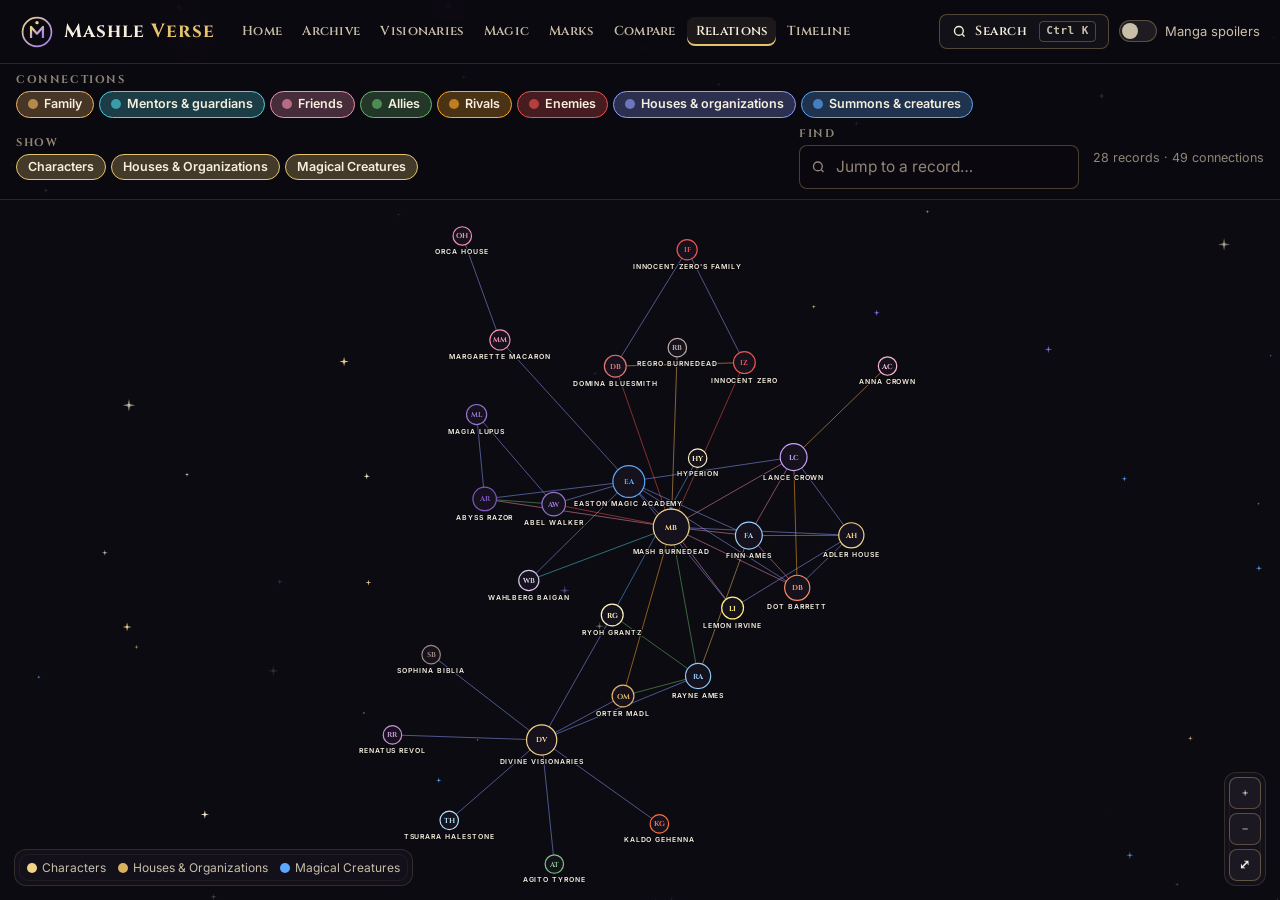
==== network.html @ aac15fdc "Build mashle-verse encyclopedia on the shared Verse engine Co-Authored-By: Claude Opus 5.5 <noreply@" ====
<!doctype html>
<html lang="en">
<head>
<meta charset="utf-8">
<meta name="viewport" content="width=device-width, initial-scale=1">
<title>Relationship map | Mashle Verse</title>
<meta name="description" content="An interactive map of friendships, family and rivalries in Mashle.">
<meta name="theme-color" content="#0b0a10">
<link rel="icon" href="assets/cover/favicon.svg" type="image/svg+xml">
<link rel="preconnect" href="https://fonts.googleapis.com">
<link rel="preconnect" href="https://fonts.gstatic.com" crossorigin>
<link rel="stylesheet" href="https://fonts.googleapis.com/css2?family=Cinzel:wght@600;700&family=Inter:wght@400;500;600;700&display=swap">
<link rel="stylesheet" href="css/engine.css">
<link rel="stylesheet" href="css/theme.css">
</head>
<body data-page="network">
<a class="skip" href="#main">Skip to content</a>
<header id="nav"></header>
<main id="main">
  <h1 class="sr-only">Relationship map | Mashle Verse</h1>
  <div class="net-shell">
    <div class="net-bar">
      <div><span class="label">Connections</span><div class="chip-row" id="layers"></div></div>
      <div><span class="label">Show</span><div class="chip-row" id="types"></div></div>
      <div class="net-find"><label class="label" for="find">Find</label>
        <div class="field"><span class="ico"><svg width="15" height="15" viewBox="0 0 24 24" fill="none" stroke="currentColor" stroke-width="2.2" aria-hidden="true"><circle cx="11" cy="11" r="7"/><path d="m20 20-3.5-3.5"/></svg></span><input class="input" id="find" type="search" autocomplete="off" placeholder="Jump to a record…"></div>
        <div class="find-results panel" id="find-results" role="listbox" hidden></div></div>
      <span class="net-count" id="net-count"></span>
    </div>
    <div class="net-stage" id="stage">
      <svg id="net" role="group" aria-label="Relationship graph"></svg>
      <div class="net-loading" id="net-loading"><span class="loader"></span><p>Mapping connections…</p></div>
      <div class="net-empty" id="net-empty" hidden><div class="state"><h3>Nothing to show</h3><p>Turn a record type back on.</p></div></div>
      <div class="net-zoom panel"><button type="button" class="btn sm icon" id="zoom-in" aria-label="Zoom in">+</button><button type="button" class="btn sm icon" id="zoom-out" aria-label="Zoom out">−</button><button type="button" class="btn sm icon" id="zoom-fit" aria-label="Fit everything">⤢</button></div>
      <div class="net-legend panel" id="legend"></div>
      <aside class="net-panel panel" id="panel" hidden aria-live="polite"></aside>
    </div>
  </div>
</main>
<noscript><p class="wrap" style="padding:20px 0">This encyclopedia needs JavaScript to load its records.</p></noscript>
<script src="js/config.js"></script>
<script src="js/data/characters.js"></script>
<script src="js/data/world.js"></script>
<script src="js/media-index.js"></script>
<script src="js/engine/core.js"></script>
<script src="js/engine/shell.js"></script>
<script src="js/engine/viewer.js"></script>
<script src="js/engine/network.js"></script>
</body>
</html>
---- css/engine.css ----
/* ==========================================================================
   VERSE ENGINE: shared layout & components
   Structure only. Colours, fonts and atmosphere come from css/theme.css,
   which sets the custom properties below.
   ========================================================================== */
:root {
  --nav-h: 64px; --radius: 12px; --radius-sm: 8px; --wrap: 1240px;
  --ease: cubic-bezier(.2, .8, .2, 1);
}
*, *::before, *::after { box-sizing: border-box; }
[hidden] { display: none !important; }
html { scroll-behavior: smooth; scroll-padding-top: calc(var(--nav-h) + 12px); -webkit-text-size-adjust: 100%; }
body { margin: 0; min-height: 100vh; background: var(--bg-page); color: var(--text); font: 15.5px/1.6 var(--body); overflow-x: hidden; }
img, svg { max-width: 100%; }
a { color: var(--accent-soft); }
button, input, select { font: inherit; color: inherit; }
button { cursor: pointer; }
:focus-visible { outline: 2px solid var(--focus); outline-offset: 2px; border-radius: 4px; }
h1, h2, h3, h4 { font-family: var(--display); line-height: 1.1; margin: 0 0 .4em; font-weight: var(--display-weight, 700); }
p { margin: 0 0 1em; }
.wrap { width: min(var(--wrap), 100% - 32px); margin-inline: auto; }
.soft { color: var(--text-soft); }
.danger { color: var(--danger); }
.sr-only { position: absolute; width: 1px; height: 1px; padding: 0; margin: -1px; overflow: hidden; clip: rect(0 0 0 0); white-space: nowrap; border: 0; }
.skip { position: absolute; left: 12px; top: -60px; z-index: 200; padding: 10px 14px; background: var(--panel-solid); border: 1px solid var(--accent); border-radius: var(--radius-sm); color: var(--text); }
.skip:focus { top: 10px; }
main { position: relative; z-index: 1; }
.fx-layer { position: fixed; inset: 0; z-index: 0; pointer-events: none; }

/* ------------------------------------------------------------------ panel */
.panel { position: relative; background: var(--panel); border: 1px solid var(--line); border-radius: var(--radius); box-shadow: var(--shadow); backdrop-filter: blur(10px); }
.panel-head { display: flex; align-items: center; gap: 10px; padding: 12px 16px; border-bottom: 1px solid var(--line); font: 700 12px/1 var(--display); letter-spacing: 2px; text-transform: uppercase; color: var(--accent-soft); }

/* ----------------------------------------------------------------- nav */
.nav { position: sticky; top: 0; z-index: 50; height: var(--nav-h); background: var(--nav-bg); border-bottom: 1px solid var(--line); backdrop-filter: blur(14px); }
.nav-inner { display: flex; align-items: center; gap: 18px; height: 100%; }
.brand { display: flex; align-items: center; gap: 10px; flex: none; color: var(--text); text-decoration: none; font: 700 19px/1 var(--display); letter-spacing: 1px; }
.brand-mark { width: 34px; height: 34px; flex: none; }
.brand em { font-style: normal; color: var(--accent); }
.bt-short { display: none; }
.nav-links { display: flex; gap: 2px; min-width: 0; overflow-x: auto; scrollbar-width: none; }
.nav-links::-webkit-scrollbar { display: none; }
.nav-links a { flex: none; padding: 8px 11px; border-radius: var(--radius-sm); color: var(--text-soft); text-decoration: none; font: 600 14px/1 var(--display); letter-spacing: .5px; transition: color .2s, background .2s; }
.nav-links a:hover { color: var(--text); background: var(--hover); }
.nav-links a[aria-current="page"] { color: var(--text); background: var(--hover); box-shadow: inset 0 -2px 0 var(--accent); }
.nav-tools { display: flex; align-items: center; gap: 10px; margin-left: auto; flex: none; }
.nav-search kbd { margin-left: 4px; }
.btn.nav-toggle { display: none; }
.switch { display: inline-flex; align-items: center; gap: 8px; cursor: pointer; font-size: 13px; color: var(--text-soft); user-select: none; }
.switch input { position: absolute; opacity: 0; width: 1px; height: 1px; }
.switch .track { position: relative; width: 38px; height: 22px; border-radius: 99px; background: var(--track); border: 1px solid var(--line-strong); transition: background .2s; }
.switch .track::after { content: ""; position: absolute; top: 2px; left: 2px; width: 16px; height: 16px; border-radius: 50%; background: var(--text-soft); transition: transform .2s var(--ease), background .2s; }
.switch input:checked + .track { background: var(--danger-soft); border-color: var(--danger); }
.switch input:checked + .track::after { transform: translateX(16px); background: var(--danger); }
.switch input:focus-visible + .track { outline: 2px solid var(--focus); outline-offset: 2px; }
.spoiler-switch .lbl-short { display: none; }

/* ------------------------------------------------------- buttons & bits */
.btn { display: inline-flex; align-items: center; justify-content: center; gap: 8px; min-height: 40px; padding: 8px 16px; border: 1px solid var(--line-strong); border-radius: var(--radius-sm); background: var(--btn-bg); color: var(--text); text-decoration: none; font: 600 14px/1 var(--display); letter-spacing: .5px; transition: border-color .2s, background .2s, transform .2s, box-shadow .2s; }
.btn:hover { border-color: var(--accent); background: var(--hover); }
.btn:active { transform: translateY(1px); }
.btn.primary { background: var(--accent-grad); border-color: transparent; color: var(--on-accent); box-shadow: var(--glow); }
.btn.primary:hover { filter: brightness(1.08); }
.btn.sm { min-height: 32px; padding: 6px 12px; font-size: 13px; }
.btn.icon { width: 40px; padding: 0; }
.btn.sm.icon { width: 32px; }
kbd { padding: 2px 6px; border: 1px solid var(--line-strong); border-radius: 4px; font: 600 11px/1.3 var(--mono, ui-monospace, monospace); color: var(--text-soft); }
.badge { display: inline-flex; align-items: center; gap: 5px; padding: 3px 9px; border: 1px solid color-mix(in srgb, var(--c, var(--accent)) 55%, transparent); border-radius: 99px; background: color-mix(in srgb, var(--c, var(--accent)) 14%, transparent); color: var(--text); font: 600 11.5px/1.4 var(--body); letter-spacing: .3px; white-space: nowrap; }
button.badge { cursor: pointer; }
.badge.link:hover { background: color-mix(in srgb, var(--c, var(--accent)) 30%, transparent); }
.badge.spoiler { --c: var(--danger); }
.badge.anime { --c: var(--ok); }
.badge.check { --c: var(--warn); }
.rank { display: inline-grid; place-items: center; min-width: 30px; height: 26px; padding: 0 7px; border: 1px solid var(--c); border-radius: 6px; background: color-mix(in srgb, var(--c) 22%, var(--panel-solid)); color: #fff; font: 700 12px/1 var(--display); letter-spacing: .5px; box-shadow: 0 0 14px color-mix(in srgb, var(--c) 45%, transparent); }
.rank.lg { min-width: 46px; height: 36px; font-size: 16px; }
.rank.inline { height: 22px; min-width: 26px; font-size: 11px; vertical-align: middle; }
.chip-row { display: flex; flex-wrap: wrap; gap: 6px; }
.chip-row.center { justify-content: center; }
.chip { display: inline-flex; align-items: center; gap: 6px; padding: 7px 13px; border: 1px solid var(--line-strong); border-radius: 99px; background: var(--btn-bg); color: var(--text-soft); text-decoration: none; font: 600 13px/1 var(--body); transition: all .2s; }
.chip:hover { color: var(--text); border-color: var(--c, var(--accent)); }
.chip.active { color: var(--on-accent-soft, var(--text)); border-color: var(--c, var(--accent)); background: color-mix(in srgb, var(--c, var(--accent)) 26%, transparent); }
.chip i { font-style: normal; opacity: .65; }
.chip.locked { color: var(--danger); }
.chip .swatch { width: 10px; height: 10px; border-radius: 50%; }
.label { display: block; margin-bottom: 6px; font: 700 11px/1 var(--display); letter-spacing: 1.6px; text-transform: uppercase; color: var(--text-faint); }
.kicker { margin: 0 0 8px; font: 700 12px/1.2 var(--display); letter-spacing: 3px; text-transform: uppercase; color: var(--accent-soft); }
.lead { font-size: 17px; color: var(--text-soft); max-width: 680px; }
.field { position: relative; }
.field .ico { position: absolute; left: 12px; top: 50%; transform: translateY(-50%); color: var(--text-faint); display: flex; }
.input, .select { width: 100%; min-height: 42px; padding: 9px 12px; border: 1px solid var(--line-strong); border-radius: var(--radius-sm); background: var(--field-bg); color: var(--text); transition: border-color .2s, box-shadow .2s; }
.field .input { padding-left: 36px; }
.input:focus, .select:focus { outline: none; border-color: var(--accent); box-shadow: 0 0 0 3px color-mix(in srgb, var(--accent) 25%, transparent); }
.input::placeholder { color: var(--text-faint); }
.select { appearance: none; padding-right: 32px; cursor: pointer;
  background-image: linear-gradient(45deg, transparent 50%, var(--accent) 50%), linear-gradient(135deg, var(--accent) 50%, transparent 50%);
  background-position: calc(100% - 17px) calc(50% + 1px), calc(100% - 12px) calc(50% + 1px); background-size: 5px 5px; background-repeat: no-repeat; }
.select option { background: var(--panel-solid); color: var(--text); }

/* -------------------------------------------------------------- sections */
.section { padding: 64px 0; }
.section-head { display: flex; flex-wrap: wrap; align-items: flex-end; justify-content: space-between; gap: 12px 24px; margin-bottom: 26px; }
.section-title { font-size: clamp(28px, 4vw, 44px); margin: 0; }
.page-head { padding: 46px 0 26px; border-bottom: 1px solid var(--line); }
.page-head .section-title { font-size: clamp(32px, 5vw, 58px); }
.page-head .lead { margin: 12px 0 0; }
.reveal { opacity: 0; transform: translateY(18px); transition: opacity .6s var(--ease), transform .6s var(--ease); }
.reveal.in { opacity: 1; transform: none; }

/* ------------------------------------------------------------------ art */
.art { position: relative; display: block; overflow: hidden; background: var(--panel-solid); }
.art .sigil { position: absolute; inset: 0; width: 100%; height: 100%; display: block; }
.art img { position: absolute; inset: 0; width: 100%; height: 100%; object-fit: cover; object-position: center 22%; opacity: 0; transition: opacity .4s; }
.art.img-ready img { opacity: 1; }
.art.img-ready .sigil { opacity: 0; }
.sg-ring { transform-origin: 150px 200px; animation: spin 60s linear infinite; }
@keyframes spin { to { transform: rotate(360deg); } }

/* ----------------------------------------------------------------- cards */
.grid-cards { display: grid; grid-template-columns: repeat(auto-fill, minmax(min(100%, 200px), 1fr)); gap: 16px; }
.card { position: relative; display: flex; flex-direction: column; padding: 0; overflow: hidden; border: 1px solid var(--line); border-radius: var(--radius); background: var(--panel-solid); color: var(--text); text-align: left; transition: transform .3s var(--ease), border-color .3s, box-shadow .3s; animation: rise .5s calc(var(--i, 0) * 40ms) both var(--ease); }
.card .art { aspect-ratio: 3 / 4; }
.card:hover { transform: translateY(-4px); border-color: color-mix(in srgb, var(--c) 70%, transparent); box-shadow: 0 18px 40px -18px color-mix(in srgb, var(--c) 70%, transparent); }
.card:hover .art img { transform: scale(1.04); }
.card .art img { transition: opacity .4s, transform .6s var(--ease); }
.card .rank { position: absolute; top: 10px; right: 10px; }
.card-body { display: flex; flex-direction: column; gap: 3px; padding: 12px 14px 14px; border-top: 1px solid var(--line); }
.card-type { font: 700 10.5px/1 var(--display); letter-spacing: 2px; text-transform: uppercase; color: var(--c); }
.card-name { font: 700 18px/1.15 var(--display); }
.card-sub { font-size: 13px; color: var(--text-soft); }
.card-tags { display: flex; flex-wrap: wrap; gap: 5px; margin-top: 6px; }
.card.locked .art { filter: blur(3px) grayscale(.6) brightness(.6); }
.card .lock { position: absolute; inset: 0 0 auto; aspect-ratio: 3 / 4; display: flex; flex-direction: column; align-items: center; justify-content: center; gap: 6px; text-align: center; font: 700 13px/1.3 var(--display); letter-spacing: 1.5px; text-transform: uppercase; color: var(--danger); }
.card .lock svg { width: 30px; height: 30px; }
.card .lock small { color: var(--text-soft); letter-spacing: 1px; font-weight: 600; }
@keyframes rise { from { opacity: 0; transform: translateY(14px); } }

/* ---------------------------------------------------------------- states */
.state { padding: 46px 20px; text-align: center; color: var(--text-soft); }
.state h3 { color: var(--text); font-size: 22px; }
.state-ico { width: 42px; height: 42px; color: var(--accent); margin-bottom: 8px; }
.state.error .state-ico { color: var(--danger); }
.loader { display: inline-block; width: 26px; height: 26px; border: 3px solid var(--line-strong); border-top-color: var(--accent); border-radius: 50%; animation: spin 0.8s linear infinite; }

/* --------------------------------------------------------------- archive */
.tabs { display: flex; gap: 4px; overflow-x: auto; scrollbar-width: none; border-bottom: 1px solid var(--line); margin-bottom: 18px; scroll-margin-top: calc(var(--nav-h) + 10px); }
.tabs::-webkit-scrollbar { display: none; }
.tab { flex: none; display: inline-flex; align-items: center; gap: 7px; padding: 12px 10px; border: 0; border-bottom: 2px solid transparent; background: none; color: var(--text-faint); font: 700 14px/1 var(--display); letter-spacing: .8px; text-transform: uppercase; }
.tab:hover { color: var(--text); }
.tab[aria-selected="true"] { color: var(--text); border-bottom-color: var(--accent); }
.tab .count { padding: 2px 6px; border: 1px solid var(--line); border-radius: 4px; font-size: 11px; color: var(--text-soft); }
.tab .count i { font-style: normal; color: var(--danger); margin-left: 3px; }
.filters { display: grid; grid-template-columns: minmax(220px, 1fr) minmax(180px, 260px) auto; gap: 16px 18px; align-items: end; padding: 16px 18px; }
.f-facets { grid-column: 1 / -1; order: 3; display: flex; flex-wrap: wrap; gap: 14px 20px; align-items: flex-end; padding-top: 14px; border-top: 1px solid var(--line); }
.f-facets:empty { display: none; }
.facet { min-width: 0; }
.facet .select { min-width: 170px; }
.facet.grow { flex: 1 1 240px; }
.result-bar { display: flex; flex-wrap: wrap; justify-content: space-between; gap: 8px 20px; margin: 18px 0 14px; font-size: 13.5px; color: var(--text-soft); }
.result-bar b { color: var(--text); }
.pager { display: flex; flex-wrap: wrap; align-items: center; justify-content: center; gap: 6px; margin-top: 30px; }
.pager .pg-nums { display: contents; }
.pager button { min-width: 38px; height: 38px; padding: 0 10px; border: 1px solid var(--line); border-radius: var(--radius-sm); background: var(--btn-bg); font: 700 14px/1 var(--display); }
.pager button:hover:not([disabled]) { border-color: var(--accent); }
.pager button[aria-current="page"] { border-color: var(--accent); background: color-mix(in srgb, var(--accent) 22%, transparent); box-shadow: var(--glow); }
.pager button[disabled] { opacity: .35; cursor: default; }
.pager .gap { color: var(--text-faint); padding: 0 4px; }
.pager .per { display: inline-flex; align-items: center; gap: 8px; margin-left: 10px; font: 700 11px/1 var(--display); letter-spacing: 1.6px; text-transform: uppercase; color: var(--text-faint); }
.pager .per .select { width: auto; height: 38px; min-height: 38px; padding: 0 32px 0 12px; font: 700 14px/36px var(--display); color: var(--text); }

/* ---------------------------------------------------------------- viewer */
.viewer-scrim, .palette-scrim { position: fixed; inset: 0; z-index: 90; background: rgba(0, 0, 0, .72); backdrop-filter: blur(4px); animation: fade .2s both; }
.viewer { position: fixed; z-index: 91; inset: 3vh 3vw; display: grid; grid-template-columns: minmax(240px, 36%) minmax(0, 1fr); grid-template-rows: auto 1fr; overflow: hidden; background: var(--panel-solid); animation: pop .3s var(--ease) both; }
.viewer > * { min-width: 0; }
.v-head { grid-column: 1 / -1; }
.v-head-tools { margin-left: auto; display: flex; gap: 10px; align-items: center; }
.v-nav { display: flex; align-items: center; gap: 6px; }
.v-count { font-size: 12px; color: var(--text-soft); letter-spacing: 1px; }
.v-art { position: relative; border-right: 1px solid var(--line); }
.v-art .art { position: absolute; inset: 0; cursor: zoom-in; }
.v-rank { position: absolute; top: 14px; left: 14px; z-index: 2; }
.v-art-hint { position: absolute; bottom: 14px; right: 14px; z-index: 2; }
.v-main { display: flex; flex-direction: column; min-height: 0; }
.v-top { padding: 20px 24px 10px; }
.v-name { font-size: clamp(26px, 3.4vw, 40px); margin: 0; }
.v-jp { display: block; margin-top: 4px; font: 500 15px/1.3 var(--jp, var(--body)); color: var(--text-soft); letter-spacing: 2px; }
.v-alt { margin: 6px 0 0; color: var(--text-soft); font-size: 13.5px; }
.v-badges { display: flex; flex-wrap: wrap; gap: 6px; margin-top: 12px; }
.v-tabs { display: flex; gap: 2px; padding: 0 18px; border-bottom: 1px solid var(--line); overflow-x: auto; scrollbar-width: none; }
.v-tabs button { flex: none; padding: 12px 12px; border: 0; border-bottom: 2px solid transparent; background: none; color: var(--text-faint); font: 700 13px/1 var(--display); letter-spacing: 1px; text-transform: uppercase; }
.v-tabs button[aria-selected="true"] { color: var(--text); border-bottom-color: var(--c, var(--accent)); }
.v-panel { flex: 1; overflow-y: auto; padding: 18px 24px 28px; }
.v-panel h4 { margin: 18px 0 10px; font-size: 12px; letter-spacing: 2px; text-transform: uppercase; color: var(--c, var(--accent-soft)); }
.v-panel h4:first-child { margin-top: 0; }
.stat-table { display: grid; grid-template-columns: minmax(110px, max-content) minmax(0, 1fr); gap: 8px 18px; font-size: 14.5px; }
.stat-table .k { color: var(--text-faint); font: 700 11.5px/1.9 var(--display); letter-spacing: 1.4px; text-transform: uppercase; }
.ability-list { display: grid; grid-template-columns: repeat(auto-fill, minmax(min(100%, 220px), 1fr)); gap: 8px; }
.ability { display: flex; flex-direction: column; gap: 3px; padding: 10px 12px; border: 1px solid var(--line); border-left: 3px solid var(--c, var(--accent)); border-radius: var(--radius-sm); background: var(--btn-bg); text-align: left; }
button.ability:hover { border-color: var(--c, var(--accent)); }
.ability b { font: 700 15px/1.2 var(--display); }
.ability span { font-size: 12.5px; color: var(--text-soft); }
.ability.locked { --c: var(--danger); }
.ability.locked b { color: var(--danger); }
.rel-group { margin-bottom: 14px; }
.rel-chips { display: flex; flex-wrap: wrap; gap: 8px; }
.rel-chip { display: inline-flex; align-items: center; gap: 8px; padding: 4px 12px 4px 4px; border: 1px solid var(--line); border-radius: 99px; background: var(--btn-bg); color: var(--text); font-size: 13.5px; transition: border-color .2s; }
.rel-chip:hover { border-color: var(--c); }
.rel-chip .art { width: 30px; height: 30px; border-radius: 50%; flex: none; }
.rel-chip small { color: var(--text-soft); }
.form-steps { display: grid; gap: 8px; }
.form-step { display: flex; flex-direction: column; gap: 3px; padding: 10px 14px; border-left: 2px solid var(--c, var(--accent)); background: var(--btn-bg); border-radius: 0 var(--radius-sm) var(--radius-sm) 0; }
.form-step b { font: 700 15px/1.2 var(--display); }
.form-step span { font-size: 13.5px; color: var(--text-soft); }
.form-step em { font-style: normal; color: var(--accent-soft); }
.form-step.locked b { color: var(--danger); }
.v-actions { display: flex; flex-wrap: wrap; gap: 8px; margin-top: 16px; }
.locked-note { padding: 28px 24px; }
.note-check { margin-top: 14px; padding: 10px 12px; border-left: 3px solid var(--warn); background: color-mix(in srgb, var(--warn) 10%, transparent); font-size: 13px; color: var(--text-soft); }
.spoiler-block { position: relative; margin: 6px 0 14px; padding: 14px 16px; border: 1px dashed color-mix(in srgb, var(--danger) 55%, transparent); background: color-mix(in srgb, var(--danger) 6%, transparent); border-radius: var(--radius-sm); }
.spoiler-block .sb-head { display: flex; align-items: center; gap: 8px; margin-bottom: 8px; font: 700 11px/1 var(--display); letter-spacing: 2px; text-transform: uppercase; color: var(--danger); }
.spoiler-block .sb-body { display: grid; gap: 9px; min-height: 40px; padding: 4px 0; }
.spoiler-block .sb-bar { display: block; height: 10px; border-radius: 3px; background: color-mix(in srgb, var(--danger) 18%, transparent); filter: blur(2px); }
.spoiler-block.revealed .sb-body { display: block; min-height: 0; padding: 0; outline: none; animation: fade .3s both; }
.spoiler-block .sb-reveal { position: absolute; inset: 30px 0 0; display: grid; place-items: center; }
.spoiler-block.revealed .sb-reveal { display: none; }
@keyframes fade { from { opacity: 0; } }
@keyframes pop { from { opacity: 0; transform: translateY(16px) scale(.98); } }

/* -------------------------------------------------------------- lightbox */
.lightbox { position: fixed; inset: 0; z-index: 95; display: grid; place-items: center; background: rgba(0, 0, 0, .9); animation: fade .25s both; }
.lb-stage { position: relative; width: min(64.5vh, 92vw); aspect-ratio: 3 / 4; border-radius: var(--radius); overflow: hidden; box-shadow: 0 0 80px color-mix(in srgb, var(--c) 45%, transparent); cursor: zoom-in; transition: transform .35s var(--ease); }
.lightbox.zoomed .lb-stage { cursor: zoom-out; }
.lb-stage .art { position: absolute; inset: 0; }
.lb-aura { display: none; }
.lb-cap { position: absolute; inset: auto 0 0; z-index: 2; display: flex; align-items: flex-end; justify-content: space-between; gap: 12px; padding: 40px 18px 16px; background: linear-gradient(transparent, rgba(0, 0, 0, .85)); }
.lb-cap h2 { margin: 0; font-size: 26px; }
.lb-cap p { margin: 0; color: var(--text-soft); font-size: 13px; }
.lb-tools { position: fixed; top: 16px; right: 16px; display: flex; gap: 8px; z-index: 3; }
.lb-prev, .lb-next { position: fixed; top: 50%; transform: translateY(-50%); z-index: 3; }
.lb-prev { left: 16px; } .lb-next { right: 16px; }

/* --------------------------------------------------------------- palette */
.palette { position: fixed; z-index: 92; top: 10vh; left: 50%; transform: translateX(-50%); width: min(640px, 100% - 24px); max-height: 76vh; display: flex; flex-direction: column; background: var(--panel-solid); animation: pop .25s var(--ease) both; }
.palette .field { padding: 12px 14px; }
.palette .field .ico { left: 26px; }
.palette-results { overflow-y: auto; padding: 0 8px 8px; }
.palette-label { padding: 8px 10px 4px; font: 700 11px/1 var(--display); letter-spacing: 2px; text-transform: uppercase; color: var(--text-faint); }
.pr-item { display: flex; align-items: center; gap: 12px; width: 100%; padding: 8px 10px; border: 1px solid transparent; border-radius: var(--radius-sm); background: none; text-align: left; }
.pr-item[aria-selected="true"], .pr-item:hover { background: var(--hover); border-color: var(--line-strong); }
.pr-item .art { width: 38px; height: 50px; border-radius: 6px; flex: none; }
.pr-name { font: 700 15px/1.2 var(--display); }
.pr-sub { font-size: 12.5px; color: var(--text-soft); }
.pr-type { margin-left: auto; }
.palette-note { padding: 18px; text-align: center; color: var(--text-soft); font-size: 14px; }
.palette-note .btn { margin-top: 10px; }
.palette-foot { display: flex; gap: 16px; padding: 10px 14px; border-top: 1px solid var(--line); font-size: 12px; color: var(--text-faint); }

/* ---------------------------------------------------------- toasts / top */
.toasts { position: fixed; right: 16px; bottom: 16px; z-index: 99; display: grid; gap: 10px; width: min(360px, 100% - 32px); }
.toast { animation: pop .3s var(--ease) both; background: var(--panel-solid); }
.toast p { margin: 0; padding: 10px 16px 14px; font-size: 14px; color: var(--text-soft); }
.toast.error .panel-head { color: var(--danger); }
.toast.out { opacity: 0; transform: translateY(10px); transition: all .3s; }
.to-top { position: fixed; right: 16px; bottom: 16px; z-index: 40; }

/* ---------------------------------------------------------------- home */
.hero { position: relative; padding: 80px 0 60px; overflow: hidden; }
.hero h1 { font-size: clamp(42px, 8vw, 96px); letter-spacing: -.5px; margin: 0; }
.hero .lead { margin: 18px 0 26px; font-size: 18px; }
.hero-search { display: flex; gap: 8px; max-width: 560px; }
.hero-search .field { flex: 1; }
.hero-ctas { display: flex; flex-wrap: wrap; gap: 10px; margin-top: 16px; }
.stats { display: grid; grid-template-columns: repeat(auto-fit, minmax(140px, 1fr)); gap: 12px; margin-top: 36px; }
.stat { display: flex; flex-direction: column; gap: 4px; padding: 16px 18px; color: var(--text); text-decoration: none; transition: border-color .2s, transform .2s; }
.stat:hover { border-color: var(--accent); transform: translateY(-2px); }
.stat b { font: 700 34px/1 var(--display); color: var(--accent-soft); }
.stat span { font-size: 12.5px; letter-spacing: 1px; text-transform: uppercase; color: var(--text-soft); }
.sections { display: grid; grid-template-columns: repeat(auto-fill, minmax(min(100%, 260px), 1fr)); gap: 14px; }
.section-card { display: grid; grid-template-columns: auto 1fr auto; grid-template-rows: auto auto auto; gap: 4px 14px; padding: 18px; color: var(--text); text-decoration: none; transition: border-color .25s, transform .25s, box-shadow .25s; }
.section-card:hover { border-color: var(--c); transform: translateY(-3px); box-shadow: 0 16px 40px -20px var(--c); }
.sc-ico { grid-row: 1 / 3; display: grid; place-items: center; width: 46px; height: 46px; border-radius: 12px; background: color-mix(in srgb, var(--c) 18%, transparent); color: var(--c); font-size: 22px; }
.sc-title { font: 700 19px/1.2 var(--display); }
.sc-text { grid-column: 2 / 4; font-size: 13.5px; color: var(--text-soft); }
.sc-count { grid-column: 2; font-size: 12px; letter-spacing: 1px; text-transform: uppercase; color: var(--c); }
.sc-go { grid-row: 1; grid-column: 3; color: var(--text-faint); transition: transform .2s; }
.section-card:hover .sc-go { transform: translateX(4px); color: var(--c); }
.spotlight { display: grid; grid-template-columns: minmax(0, .9fr) minmax(0, 1.4fr); gap: 32px; align-items: center; }
.spot-grid { grid-template-columns: repeat(3, minmax(0, 1fr)); }
.arcs { display: flex; gap: 0; overflow-x: auto; padding: 10px 2px 18px; scrollbar-width: thin; }
.arc-step { position: relative; flex: 0 0 170px; display: flex; flex-direction: column; gap: 4px; padding: 26px 12px 0; color: var(--text); text-decoration: none; border-top: 2px solid var(--line-strong); }
.arc-dot { position: absolute; top: -8px; left: 12px; width: 14px; height: 14px; border-radius: 50%; background: var(--accent); box-shadow: var(--glow); }
.arc-step b { font: 700 15px/1.2 var(--display); }
.arc-step small { color: var(--text-soft); font-size: 12px; }
.arc-step:hover b { color: var(--accent-soft); }
.arc-step.locked b { color: var(--danger); }
.arc-step.locked .arc-dot { background: var(--danger); }

/* -------------------------------------------------------------- roster */
.roster-top { display: grid; grid-template-columns: minmax(0, 1fr) minmax(0, 1.3fr); gap: 22px; margin-bottom: 26px; }
.tiers { padding: 6px 0; }
.tier { display: grid; grid-template-columns: 58px minmax(0, 1fr) 40px; align-items: center; gap: 14px; width: 100%; padding: 10px 18px; border: 0; border-left: 2px solid transparent; background: none; text-align: left; transition: background .2s; }
.tier:hover, .tier[aria-pressed="true"] { background: var(--hover); border-left-color: var(--c); }
.tier-mid { min-width: 0; }
.tier-name { display: block; font: 700 15px/1 var(--display); margin-bottom: 6px; }
.tier-bar { position: relative; display: block; height: 8px; background: var(--track); border-radius: 4px; overflow: hidden; }
.tier-bar span { position: absolute; inset: 0 auto 0 0; background: var(--c); box-shadow: 0 0 12px var(--c); border-radius: 4px; transition: width .8s var(--ease); }
.tier-note { display: block; font-size: 12px; color: var(--text-faint); margin-top: 5px; }
.tier-n { font: 700 22px/1 var(--display); text-align: right; color: var(--c); }
.tier-hidden { padding: 8px 18px 0; margin: 0; }
.roster-tools { display: grid; grid-template-columns: minmax(200px, 1.4fr) repeat(auto-fit, minmax(150px, 1fr)); gap: 14px; align-items: end; padding: 14px 16px; margin-bottom: 14px; }
.table-wrap { overflow-x: auto; border: 1px solid var(--line); border-radius: var(--radius); background: var(--panel); }
.rtable { width: 100%; border-collapse: collapse; min-width: 720px; font-size: 14px; }
.rtable th { position: sticky; top: 0; padding: 0; background: var(--panel-solid); border-bottom: 1px solid var(--line-strong); text-align: left; }
.rtable th button { width: 100%; padding: 12px 14px; border: 0; background: none; text-align: left; font: 700 11.5px/1 var(--display); letter-spacing: 1.6px; text-transform: uppercase; color: var(--text-faint); white-space: nowrap; }
.rtable th button:hover, .rtable th[aria-sort] button { color: var(--text); }
.rtable th[aria-sort="ascending"] button::after { content: " ▲"; color: var(--accent); }
.rtable th[aria-sort="descending"] button::after { content: " ▼"; color: var(--accent); }
.rtable td { padding: 10px 14px; border-bottom: 1px solid var(--line); vertical-align: middle; }
.rtable tbody tr { cursor: pointer; transition: background .15s; }
.rtable tbody tr:hover, .rtable tbody tr:focus-visible { background: var(--hover); outline: none; }
.who { display: flex; align-items: center; gap: 10px; }
.who .art { width: 36px; height: 46px; flex: none; border-radius: 6px; border: 1px solid var(--line); }
.who b { display: block; font: 700 16px/1.15 var(--display); }
.who small { color: var(--text-faint); font-size: 12px; }
.groups { display: grid; grid-template-columns: repeat(auto-fill, minmax(min(100%, 300px), 1fr)); gap: 14px; }
.group { display: flex; flex-direction: column; gap: 10px; padding: 16px 18px 18px; border-top: 2px solid var(--c); }
.group-head { display: flex; align-items: center; gap: 12px; }
.group-head .art { width: 48px; height: 48px; border-radius: 10px; flex: none; }
.group h3 { margin: 0; font-size: 21px; }
.group small { color: var(--text-soft); }
.group p { margin: 0; font-size: 13.5px; color: var(--text-soft); }
.group .members { display: flex; flex-wrap: wrap; gap: 6px; }
.group .btn { align-self: flex-start; }

/* ------------------------------------------------------------- explorer */
.x-layout { display: grid; grid-template-columns: minmax(0, 1.5fr) minmax(300px, 1fr); gap: 22px; align-items: start; }
.x-tools { display: flex; flex-wrap: wrap; gap: 12px 16px; align-items: center; margin-bottom: 16px; }
.x-tools .field { flex: 1 1 220px; max-width: 340px; }
.x-grid { display: grid; grid-template-columns: repeat(auto-fill, minmax(min(100%, 230px), 1fr)); gap: 14px; }
.x-tile { position: relative; display: block; aspect-ratio: 4 / 3; padding: 0; overflow: hidden; border: 1px solid var(--line); border-radius: var(--radius); background: var(--panel-solid); color: var(--text); text-align: left; transition: transform .3s var(--ease), border-color .3s, box-shadow .3s; animation: rise .5s calc(var(--i, 0) * 35ms) both var(--ease); }
.x-tile .art { position: absolute; inset: 0; }
.x-tile .art .sigil, .x-tile .art img { object-position: center 35%; }
.x-veil { position: absolute; inset: 0; background: linear-gradient(180deg, transparent 25%, rgba(0, 0, 0, .88)); }
.x-copy { position: absolute; inset: auto 0 0; display: flex; flex-direction: column; gap: 2px; padding: 14px; }
.x-copy .kicker { margin: 0; color: var(--c); font-size: 10.5px; }
.x-name { font: 700 20px/1.1 var(--display); text-shadow: 0 2px 10px rgba(0, 0, 0, .7); }
.x-sub { font-size: 12.5px; color: var(--text-soft); }
.x-tile:hover, .x-tile.active { border-color: var(--c); transform: translateY(-3px); box-shadow: 0 0 0 1px var(--c), 0 18px 40px -16px var(--c); }
.x-tile.locked .art { filter: blur(3px) grayscale(.6) brightness(.55); }
.x-tile.locked .x-name { color: var(--danger); }
.x-detail { position: sticky; top: calc(var(--nav-h) + 16px); max-height: calc(100vh - var(--nav-h) - 32px); overflow-y: auto; padding: 18px 20px 22px; border-top: 3px solid var(--c, var(--accent)); }
.xd-art { position: relative; aspect-ratio: 16 / 9; margin: -18px -20px 16px; overflow: hidden; border-radius: var(--radius) var(--radius) 0 0; }
.xd-art .art { position: absolute; inset: 0; }
.xd-name { font-size: 30px; }
.x-detail h4 { margin: 16px 0 8px; font-size: 12px; letter-spacing: 2px; text-transform: uppercase; color: var(--c, var(--accent-soft)); }
.x-intro { margin-bottom: 22px; }

/* ----------------------------------------------------------------- tree */
.trees { display: grid; gap: 22px; }
.trees > * { min-width: 0; }
.tree { padding: 18px 18px 8px; border-top: 3px solid var(--c); }
.tree header p { color: var(--text-soft); margin: 0 0 10px; }
.tree-scroll { overflow-x: auto; padding-bottom: 10px; }
.tree svg { display: block; margin: 0 auto; max-width: none; }
.t-node { cursor: pointer; }
.t-node rect { fill: var(--panel-solid); stroke: var(--c); stroke-width: 1.5; transition: fill .2s; }
.t-node:hover rect, .t-node:focus-visible rect { fill: color-mix(in srgb, var(--c) 22%, var(--panel-solid)); }
.t-node:focus { outline: none; }
.t-node:focus-visible rect { stroke-width: 3; }
.t-name { fill: var(--text); font: 700 15px var(--display); }
.t-sub { fill: var(--text-soft); font: 12px var(--body); }
.t-node.locked rect { stroke: var(--danger); stroke-dasharray: 4 3; }
.t-node.locked .t-name { fill: var(--danger); }
.t-edge { fill: none; stroke: var(--line-strong); stroke-width: 2; }
.t-edge.spouse { stroke: var(--accent); stroke-dasharray: 5 4; }
.t-edge.dim { opacity: .35; }

/* -------------------------------------------------------------- compare */
.cmp-pickers { display: flex; flex-wrap: wrap; gap: 12px; align-items: end; padding: 14px 16px; margin-bottom: 18px; }
.cmp-pickers .facet { flex: 1 1 220px; }
.cmp-sides { display: grid; grid-template-columns: minmax(0, 1fr) auto minmax(0, 1fr); gap: 18px; align-items: center; }
.cmp-card { display: flex; flex-direction: column; align-items: center; gap: 8px; padding: 18px; text-align: center; border-top: 3px solid var(--c); }
.cmp-art { position: relative; width: min(220px, 100%); aspect-ratio: 3 / 4; border-radius: var(--radius); overflow: hidden; box-shadow: 0 0 40px -10px var(--c); }
.cmp-art .art { position: absolute; inset: 0; }
.cmp-card h2 { margin: 8px 0 0; font-size: 26px; }
.cmp-card p { margin: 0; }
.cmp-vs { font: 700 34px/1 var(--display); color: var(--accent); text-shadow: var(--glow); }
.ladder { display: flex; gap: 4px; margin-top: 6px; }
.ladder span { width: 26px; height: 8px; border-radius: 2px; background: var(--track); }
.ladder span.on { background: var(--c); box-shadow: 0 0 8px var(--c); }
.ladder span.here { outline: 2px solid var(--text); outline-offset: 1px; }
.ladder-label { font: 700 12px/1 var(--display); letter-spacing: 1.5px; text-transform: uppercase; color: var(--text-soft); }
.cmp-table { margin-top: 18px; overflow-x: auto; }
.cmp-table table { width: 100%; border-collapse: collapse; font-size: 14px; }
.cmp-table th, .cmp-table td { padding: 11px 14px; border-bottom: 1px solid var(--line); vertical-align: top; }
.cmp-table thead th { font: 700 13px/1 var(--display); letter-spacing: 1px; text-transform: uppercase; color: var(--text-soft); }
.cmp-table tbody th { width: 22%; text-align: center; font: 700 11.5px/1.4 var(--display); letter-spacing: 1.5px; text-transform: uppercase; color: var(--accent-soft); }
.cmp-table td:first-child { text-align: right; }
.cmp-links { margin-top: 18px; padding: 18px; }

/* -------------------------------------------------------------- network */
.net-shell { display: flex; flex-direction: column; height: calc(100vh - var(--nav-h)); }
.net-bar { display: flex; flex-wrap: wrap; align-items: center; gap: 10px 14px; padding: 10px 16px; border-bottom: 1px solid var(--line); background: var(--nav-bg); }
.net-bar .chip-row { gap: 5px; }
.net-bar .chip { padding: 6px 11px; font-size: 12.5px; }
.net-find { position: relative; flex: 1 1 200px; max-width: 280px; margin-left: auto; }
.find-results { position: absolute; top: calc(100% + 6px); left: 0; right: 0; z-index: 20; display: grid; padding: 6px; background: var(--panel-solid); }
.find-results button { display: flex; justify-content: space-between; gap: 8px; padding: 8px 10px; border: 0; border-radius: 6px; background: none; text-align: left; }
.find-results button:hover, .find-results button:focus-visible { background: var(--hover); }
.find-results small { color: var(--text-faint); }
.find-results p { margin: 6px; font-size: 13px; }
.net-stage { position: relative; flex: 1; overflow: hidden; touch-action: none; cursor: grab; }
.net-stage:active { cursor: grabbing; }
#net { position: absolute; inset: 0; width: 100%; height: 100%; }
.edge { stroke-width: 1.6; stroke-opacity: .55; transition: opacity .2s; }
.edge.off { display: none; }
.edge.dim { opacity: .06; }
.node { cursor: pointer; transition: opacity .2s; }
.node .disc { fill: var(--panel-solid); stroke: var(--c); stroke-width: 2; }
.node .halo { fill: none; stroke: var(--c); stroke-opacity: 0; stroke-width: 3; transition: stroke-opacity .2s; }
.node:hover .halo, .node.focus .halo, .node:focus-visible .halo { stroke-opacity: .9; }
.node:focus { outline: none; }
.node .mono { fill: var(--c); font: 700 12px var(--display); pointer-events: none; }
.node .label { fill: var(--text); font: 600 11.5px var(--body); paint-order: stroke; stroke: var(--bg); stroke-width: 3px; pointer-events: none; }
.node.dim { opacity: .14; }
.net-zoom { position: absolute; right: 14px; bottom: 14px; display: flex; flex-direction: column; gap: 4px; padding: 4px; z-index: 5; }
.net-legend { position: absolute; left: 14px; bottom: 14px; display: flex; flex-wrap: wrap; gap: 6px 12px; padding: 8px 12px; max-width: min(520px, 70%); font-size: 12px; color: var(--text-soft); z-index: 5; }
.net-legend i { display: inline-block; width: 10px; height: 10px; border-radius: 50%; margin-right: 5px; vertical-align: -1px; }
.net-count { font-size: 12.5px; color: var(--text-faint); }
.net-panel { position: absolute; top: 14px; right: 14px; z-index: 6; width: min(330px, 100% - 28px); max-height: calc(100% - 90px); overflow-y: auto; border-top: 3px solid var(--c); background: var(--panel-solid); }
.net-panel .panel-head .btn { margin-left: auto; }
.np-top { display: flex; gap: 12px; align-items: center; padding: 14px 16px 6px; }
.np-top .art { width: 54px; height: 70px; border-radius: 8px; flex: none; }
.np-top h3 { margin: 0; font-size: 21px; }
.np-top p { margin: 0; font-size: 13px; color: var(--text-soft); }
.np-bio { padding: 0 16px; font-size: 13.5px; color: var(--text-soft); }
.net-panel .label { padding: 0 16px; }
.np-rels { display: grid; gap: 4px; padding: 0 12px; }
.np-rel { display: flex; justify-content: space-between; gap: 8px; padding: 7px 10px; border: 0; border-left: 3px solid var(--c); border-radius: 4px; background: var(--btn-bg); text-align: left; font-size: 13.5px; }
.np-rel:hover { background: var(--hover); }
.np-rel small { color: var(--text-faint); }
.net-panel .v-actions { padding: 0 16px 16px; }
.net-loading { position: absolute; inset: 0; display: grid; place-items: center; gap: 10px; align-content: center; color: var(--text-soft); }
.net-empty { position: absolute; inset: 0; display: grid; place-items: center; }

/* ------------------------------------------------------------- timeline */
.tl-filters { display: grid; gap: 12px; padding: 16px 18px; margin-bottom: 26px; }
.timeline { position: relative; display: grid; gap: 34px; padding-left: 28px; }
.timeline::before { content: ""; position: absolute; left: 7px; top: 0; bottom: 0; width: 2px; background: var(--line-strong); }
.tl-arc-head h2 { font-size: clamp(24px, 3vw, 34px); margin: 0; }
.tl-arc-head p { color: var(--text-soft); margin: 6px 0 0; }
.tl-arc-head { margin-bottom: 14px; }
.tl-event { position: relative; margin-bottom: 14px; }
.tl-dot { position: absolute; left: -27px; top: 22px; width: 14px; height: 14px; border-radius: 50%; background: var(--c); box-shadow: 0 0 12px var(--c); }
.tl-body { padding: 16px 18px; border-left: 3px solid var(--c); }
.tl-body h3 { font-size: 21px; margin: 6px 0; }
.tl-body p { margin: 0 0 10px; color: var(--text-soft); }
.tl-meta { display: flex; flex-wrap: wrap; gap: 6px; align-items: center; }
.tl-when { font: 700 12px/1 var(--display); letter-spacing: 1.5px; text-transform: uppercase; color: var(--accent-soft); margin-right: 4px; }
.tl-event.locked h3 { color: var(--danger); }
.tl-event.flash .tl-body { animation: flash 1.2s; }
@keyframes flash { 30% { box-shadow: 0 0 0 2px var(--c), 0 0 40px var(--c); } }

/* ------------------------------------------------------------ responsive */
@media (max-width: 1080px) {
  .nav-links { position: fixed; top: var(--nav-h); left: 0; right: 0; flex-direction: column; gap: 0; padding: 8px 16px 16px; background: var(--panel-solid); border-bottom: 1px solid var(--line); transform: translateY(-110%); visibility: hidden; transition: transform .25s var(--ease), visibility .25s; }
  .nav.open .nav-links { transform: none; visibility: visible; }
  .nav-links a { padding: 13px 10px; font-size: 16px; }
  .btn.nav-toggle { display: inline-flex; }
  .nav-search .lbl, .nav-search kbd { display: none; }
  .nav-search { width: 40px; padding: 0; }
  .filters { grid-template-columns: 1fr 1fr; }
  .roster-top, .spotlight, .x-layout { grid-template-columns: 1fr; }
  .x-detail { position: static; max-height: none; }
  .spot-grid { grid-template-columns: repeat(3, minmax(0, 1fr)); }
}
@media (max-width: 760px) {
  .viewer { inset: 0; border-radius: 0; grid-template-columns: 1fr; grid-template-rows: auto minmax(200px, 34vh) 1fr; }
  .v-art { border-right: 0; border-bottom: 1px solid var(--line); }
  .v-main { overflow-y: auto; }
  .v-panel { overflow: visible; }
  .stat-table { grid-template-columns: minmax(96px, max-content) minmax(0, 1fr); }
  .cmp-sides { grid-template-columns: 1fr; }
  .cmp-vs { text-align: center; }
  .net-legend { display: none; }
}
@media (max-width: 640px) {
  :root { --nav-h: 58px; }
  .nav-inner { gap: 10px; }
  .brand { flex: 1 1 auto; min-width: 0; font-size: 16px; }
  .brand-text { white-space: nowrap; overflow: hidden; text-overflow: ellipsis; }
  .nav-tools { gap: 6px; }
  .bt-full { display: none; }
  .bt-short { display: inline; }
  .spoiler-switch .lbl-long { display: none; }
  .spoiler-switch .lbl-short { display: inline; }
  .filters { grid-template-columns: 1fr; gap: 14px; padding: 14px; }
  .f-facets { order: 0; }
  .facet, .facet .select { width: 100%; }
  .section { padding: 44px 0; }
  .hero { padding: 48px 0 36px; }
  .hero-search { flex-direction: column; }
  .spot-grid { grid-template-columns: repeat(2, minmax(0, 1fr)); }
  .grid-cards { grid-template-columns: repeat(2, minmax(0, 1fr)); gap: 10px; }
  .card-name { font-size: 16px; }
  .card-body { padding: 10px 11px 12px; }
  .roster-tools { grid-template-columns: 1fr; }
  .net-find { max-width: none; margin-left: 0; }
  .tier { padding: 10px 12px; grid-template-columns: 50px minmax(0, 1fr) 34px; }
}
@media (prefers-reduced-motion: reduce) {
  *, *::before, *::after { animation: none !important; transition: none !important; scroll-behavior: auto !important; }
  .reveal { opacity: 1; transform: none; }
}

/* ---------------------------------------------------------------- footer */
.site-foot { position: relative; z-index: 1; margin-top: 40px; padding: 26px 0 34px; border-top: 1px solid var(--line); font-size: 13px; color: var(--text-faint); }
.site-foot .wrap { display: flex; flex-wrap: wrap; gap: 8px 22px; align-items: center; justify-content: space-between; }
.site-foot a { color: var(--text-soft); text-decoration: none; font-weight: 600; }
.site-foot a:hover { color: var(--text); }
---- css/theme.css ----
/* ==========================================================================
   MASHLE VERSE: theme
   Dark fantasy academy: black, cream and gold, violet and magical blue,
   with drifting sparkles. Sets the custom properties css/engine.css reads.
   ========================================================================== */
:root {
  color-scheme: dark;
  --display: "Cinzel", "Times New Roman", serif; --display-weight: 700;
  --body: "Inter", system-ui, -apple-system, "Segoe UI", sans-serif;
  --bg: #0b0a10;
  --bg-page: #0c0b11;
  --panel: rgba(22, 19, 30, .74); --panel-solid: #15121d;
  --nav-bg: rgba(12, 10, 17, .84);
  --line: rgba(243, 211, 138, .14); --line-strong: rgba(243, 211, 138, .28);
  --hover: rgba(243, 211, 138, .08); --track: rgba(255, 255, 255, .08);
  --btn-bg: rgba(255, 255, 255, .035); --field-bg: rgba(10, 9, 15, .7);
  --text: #f6efdf; --text-soft: #c9bfa8; --text-faint: #8f8676;
  --accent: #e6c36f; --accent-soft: #f3d38a; --focus: #9b7bff;
  --accent-grad: #e6c36f;
  --on-accent: #1a1408;
  --danger: #ff6b6b; --danger-soft: rgba(255, 107, 107, .22); --ok: #6fd3a0; --warn: #f5b942;
  --glow: 0 0 22px rgba(243, 211, 138, .35), 0 0 2px rgba(155, 123, 255, .6);
  --shadow: 0 18px 50px -24px rgba(0, 0, 0, .9);
}
::selection { background: rgba(243, 211, 138, .35); color: #fff; }
.panel::before { content: ""; position: absolute; inset: 4px; border-radius: calc(var(--radius) - 3px); pointer-events: none; border: 1px solid rgba(243, 211, 138, .06); }
.section-title { letter-spacing: 1px; }
.section-title em { font-style: normal; color: var(--accent-soft); }
.card { background: #13111a; }
.card-name { font-family: var(--display); letter-spacing: .3px; }
.card-body { border-top-color: rgba(243, 211, 138, .16); }

/* ------------------------------------------------------------------ hero */
.hero { min-height: min(84vh, 740px); display: flex; align-items: center; }
.hero-grid { display: grid; grid-template-columns: minmax(0, 1.15fr) minmax(0, .85fr); gap: 40px; align-items: center; }
.hero h1 .gold { display: block; color: var(--accent-soft); }
.hero h1 small { display: block; margin-top: 8px; font: 600 clamp(14px, 1.6vw, 18px)/1.3 var(--body); letter-spacing: 6px; text-transform: uppercase; color: #9fc6ff; }
.hero-crest { position: relative; aspect-ratio: 1; width: min(420px, 100%); justify-self: center; }
.hero-crest svg { width: 100%; height: 100%; overflow: visible; }
.hero-crest .ring { transform-origin: 200px 200px; animation: spin 70s linear infinite; }
.hero-crest .ring.r2 { animation-duration: 110s; animation-direction: reverse; }
.hero-crest .float { animation: float 5s ease-in-out infinite; }
@keyframes float { 50% { transform: translateY(-8px); } }

/* -------------------------------------------------------- magic marks */
.mark-figure { display: flex; gap: 10px; justify-content: center; align-items: center; height: 70px; margin: 4px 0 16px; border: 1px solid var(--line); border-radius: var(--radius-sm); background: rgba(155, 123, 255, .08); }
.mark-figure i { display: block; width: 5px; height: 44px; border-radius: 3px; background: #c9b4ff; box-shadow: 0 0 10px rgba(155, 123, 255, .7); }
.mark-figure span { color: var(--text-faint); font: 600 12px var(--display); letter-spacing: 2px; text-transform: uppercase; }

@media (max-width: 1080px) { .hero-grid { grid-template-columns: 1fr; } .hero-crest { width: min(280px, 80%); order: -1; } }
@media (max-width: 640px) { .hero { min-height: 0; } .hero-crest { width: 200px; } }

/* Cinzel runs wide: keep the nav on one line at desktop sizes */
.nav-links a { padding: 8px 9px; font-size: 13px; letter-spacing: .3px; }
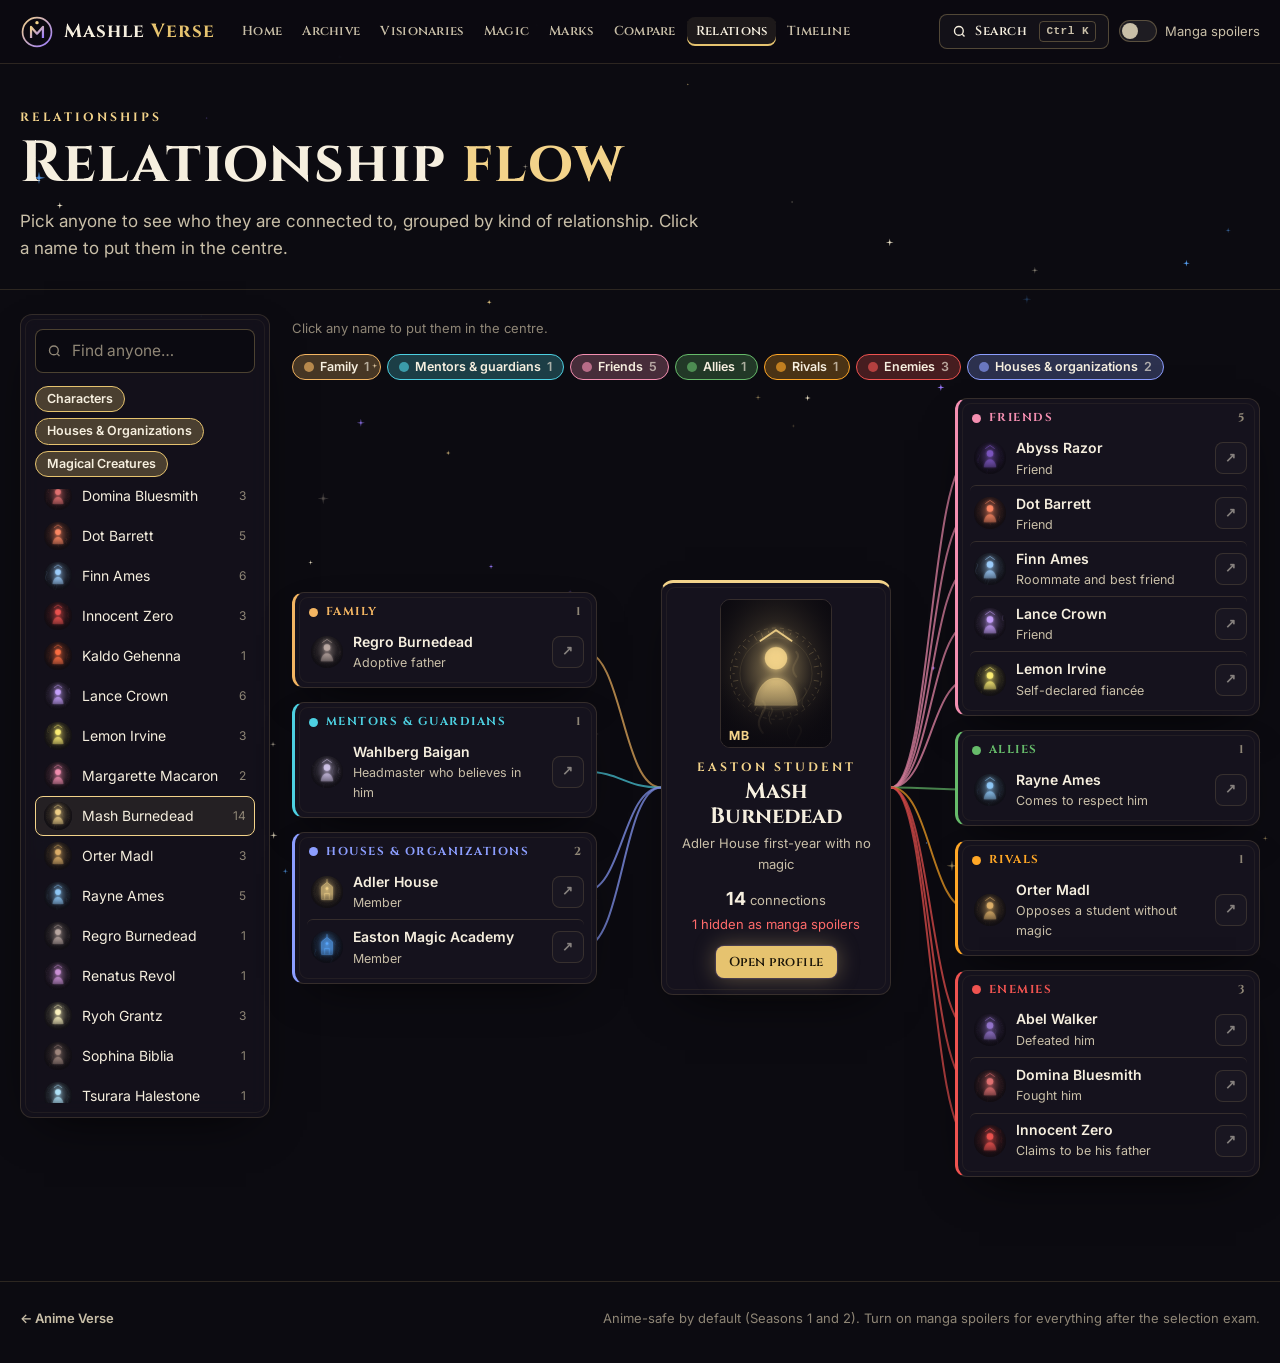
==== commit 713b9dda: "Replace tangled relationship graph with a structured relationship flow One person sits in a centre c" ====
--- a/network.html
+++ b/network.html
@@ -3,7 +3,7 @@
 <head>
 <meta charset="utf-8">
 <meta name="viewport" content="width=device-width, initial-scale=1">
-<title>Relationship map | Mashle Verse</title>
+<title>Relationships | Mashle Verse</title>
 <meta name="description" content="An interactive map of friendships, family and rivalries in Mashle.">
 <meta name="theme-color" content="#0b0a10">
 <link rel="icon" href="assets/cover/favicon.svg" type="image/svg+xml">
@@ -17,26 +17,35 @@
 <a class="skip" href="#main">Skip to content</a>
 <header id="nav"></header>
 <main id="main">
-  <h1 class="sr-only">Relationship map | Mashle Verse</h1>
-  <div class="net-shell">
-    <div class="net-bar">
-      <div><span class="label">Connections</span><div class="chip-row" id="layers"></div></div>
-      <div><span class="label">Show</span><div class="chip-row" id="types"></div></div>
-      <div class="net-find"><label class="label" for="find">Find</label>
-        <div class="field"><span class="ico"><svg width="15" height="15" viewBox="0 0 24 24" fill="none" stroke="currentColor" stroke-width="2.2" aria-hidden="true"><circle cx="11" cy="11" r="7"/><path d="m20 20-3.5-3.5"/></svg></span><input class="input" id="find" type="search" autocomplete="off" placeholder="Jump to a record…"></div>
-        <div class="find-results panel" id="find-results" role="listbox" hidden></div></div>
-      <span class="net-count" id="net-count"></span>
+  <section class="page-head"><div class="wrap">
+    <p class="kicker">Relationships</p>
+    <h1 class="section-title">Relationship <em>flow</em></h1>
+    <p class="lead">Pick anyone to see who they are connected to, grouped by kind of relationship. Click a name to put them in the centre.</p>
+  </div></section>
+  <section class="section" style="padding-top:24px"><div class="wrap rel-layout">
+    <aside class="rel-side panel" aria-label="Choose who to centre">
+      <div class="field"><span class="ico"><svg width="15" height="15" viewBox="0 0 24 24" fill="none" stroke="currentColor" stroke-width="2.2" aria-hidden="true"><circle cx="11" cy="11" r="7"/><path d="m20 20-3.5-3.5"/></svg></span><input class="input" id="rel-q" type="search" autocomplete="off" placeholder="Find anyone…" aria-label="Find anyone"></div>
+      <div class="chip-row" id="rel-types" aria-label="Record types"></div>
+      <div class="rel-list" id="rel-list"><div class="state loading"><span class="loader"></span><p>Loading records…</p></div></div>
+    </aside>
+    <div class="rel-main">
+      <div class="rel-top">
+        <nav class="rel-trail" id="rel-trail" aria-label="Recently viewed"></nav>
+        <div class="chip-row rel-groups" id="rel-groups" aria-label="Relationship kinds"></div>
+      </div>
+      <div class="flow" id="flow" aria-live="polite">
+        <svg class="flow-lines" id="flow-lines" aria-hidden="true"></svg>
+        <div class="flow-col" id="flow-left"></div>
+        <div class="flow-centre" id="flow-centre"></div>
+        <div class="flow-col" id="flow-right"></div>
+      </div>
     </div>
-    <div class="net-stage" id="stage">
-      <svg id="net" role="group" aria-label="Relationship graph"></svg>
-      <div class="net-loading" id="net-loading"><span class="loader"></span><p>Mapping connections…</p></div>
-      <div class="net-empty" id="net-empty" hidden><div class="state"><h3>Nothing to show</h3><p>Turn a record type back on.</p></div></div>
-      <div class="net-zoom panel"><button type="button" class="btn sm icon" id="zoom-in" aria-label="Zoom in">+</button><button type="button" class="btn sm icon" id="zoom-out" aria-label="Zoom out">−</button><button type="button" class="btn sm icon" id="zoom-fit" aria-label="Fit everything">⤢</button></div>
-      <div class="net-legend panel" id="legend"></div>
-      <aside class="net-panel panel" id="panel" hidden aria-live="polite"></aside>
-    </div>
-  </div>
+  </div></section>
 </main>
+<footer class="site-foot"><div class="wrap">
+  <a href="https://rith-1437.github.io/anime-verse/">← Anime Verse</a>
+  <span>Anime-safe by default (Seasons 1 and 2). Turn on manga spoilers for everything after the selection exam.</span>
+</div></footer>
 <noscript><p class="wrap" style="padding:20px 0">This encyclopedia needs JavaScript to load its records.</p></noscript>
 <script src="js/config.js"></script>
 <script src="js/data/characters.js"></script>
--- a/css/engine.css
+++ b/css/engine.css
@@ -397,50 +397,71 @@
 .cmp-table td:first-child { text-align: right; }
 .cmp-links { margin-top: 18px; padding: 18px; }
 
-/* -------------------------------------------------------------- network */
-.net-shell { display: flex; flex-direction: column; height: calc(100vh - var(--nav-h)); }
-.net-bar { display: flex; flex-wrap: wrap; align-items: center; gap: 10px 14px; padding: 10px 16px; border-bottom: 1px solid var(--line); background: var(--nav-bg); }
-.net-bar .chip-row { gap: 5px; }
-.net-bar .chip { padding: 6px 11px; font-size: 12.5px; }
-.net-find { position: relative; flex: 1 1 200px; max-width: 280px; margin-left: auto; }
-.find-results { position: absolute; top: calc(100% + 6px); left: 0; right: 0; z-index: 20; display: grid; padding: 6px; background: var(--panel-solid); }
-.find-results button { display: flex; justify-content: space-between; gap: 8px; padding: 8px 10px; border: 0; border-radius: 6px; background: none; text-align: left; }
-.find-results button:hover, .find-results button:focus-visible { background: var(--hover); }
-.find-results small { color: var(--text-faint); }
-.find-results p { margin: 6px; font-size: 13px; }
-.net-stage { position: relative; flex: 1; overflow: hidden; touch-action: none; cursor: grab; }
-.net-stage:active { cursor: grabbing; }
-#net { position: absolute; inset: 0; width: 100%; height: 100%; }
-.edge { stroke-width: 1.6; stroke-opacity: .55; transition: opacity .2s; }
-.edge.off { display: none; }
-.edge.dim { opacity: .06; }
-.node { cursor: pointer; transition: opacity .2s; }
-.node .disc { fill: var(--panel-solid); stroke: var(--c); stroke-width: 2; }
-.node .halo { fill: none; stroke: var(--c); stroke-opacity: 0; stroke-width: 3; transition: stroke-opacity .2s; }
-.node:hover .halo, .node.focus .halo, .node:focus-visible .halo { stroke-opacity: .9; }
-.node:focus { outline: none; }
-.node .mono { fill: var(--c); font: 700 12px var(--display); pointer-events: none; }
-.node .label { fill: var(--text); font: 600 11.5px var(--body); paint-order: stroke; stroke: var(--bg); stroke-width: 3px; pointer-events: none; }
-.node.dim { opacity: .14; }
-.net-zoom { position: absolute; right: 14px; bottom: 14px; display: flex; flex-direction: column; gap: 4px; padding: 4px; z-index: 5; }
-.net-legend { position: absolute; left: 14px; bottom: 14px; display: flex; flex-wrap: wrap; gap: 6px 12px; padding: 8px 12px; max-width: min(520px, 70%); font-size: 12px; color: var(--text-soft); z-index: 5; }
-.net-legend i { display: inline-block; width: 10px; height: 10px; border-radius: 50%; margin-right: 5px; vertical-align: -1px; }
-.net-count { font-size: 12.5px; color: var(--text-faint); }
-.net-panel { position: absolute; top: 14px; right: 14px; z-index: 6; width: min(330px, 100% - 28px); max-height: calc(100% - 90px); overflow-y: auto; border-top: 3px solid var(--c); background: var(--panel-solid); }
-.net-panel .panel-head .btn { margin-left: auto; }
-.np-top { display: flex; gap: 12px; align-items: center; padding: 14px 16px 6px; }
-.np-top .art { width: 54px; height: 70px; border-radius: 8px; flex: none; }
-.np-top h3 { margin: 0; font-size: 21px; }
-.np-top p { margin: 0; font-size: 13px; color: var(--text-soft); }
-.np-bio { padding: 0 16px; font-size: 13.5px; color: var(--text-soft); }
-.net-panel .label { padding: 0 16px; }
-.np-rels { display: grid; gap: 4px; padding: 0 12px; }
-.np-rel { display: flex; justify-content: space-between; gap: 8px; padding: 7px 10px; border: 0; border-left: 3px solid var(--c); border-radius: 4px; background: var(--btn-bg); text-align: left; font-size: 13.5px; }
-.np-rel:hover { background: var(--hover); }
-.np-rel small { color: var(--text-faint); }
-.net-panel .v-actions { padding: 0 16px 16px; }
-.net-loading { position: absolute; inset: 0; display: grid; place-items: center; gap: 10px; align-content: center; color: var(--text-soft); }
-.net-empty { position: absolute; inset: 0; display: grid; place-items: center; }
+/* ------------------------------------------------- relationship flow */
+.rel-layout { display: grid; grid-template-columns: 250px minmax(0, 1fr); gap: 22px; align-items: start; }
+.rel-side { position: sticky; top: calc(var(--nav-h) + 16px); display: flex; flex-direction: column; gap: 12px; padding: 14px; max-height: calc(100vh - var(--nav-h) - 32px); }
+.rel-side .chip, .rel-groups .chip { padding: 6px 11px; font-size: 12.5px; }
+.rel-list { flex: 1; min-height: 0; overflow-y: auto; margin: 0 -8px; padding: 0 8px; }
+.rel-list h3 { display: flex; justify-content: space-between; margin: 14px 4px 6px; font: 700 11px/1 var(--display); letter-spacing: 1.6px; text-transform: uppercase; color: var(--text-faint); }
+.rel-list h3:first-child { margin-top: 4px; }
+.rel-item { display: flex; align-items: center; gap: 10px; width: 100%; padding: 5px 8px; border: 1px solid transparent; border-radius: 8px; background: none; color: var(--text); text-align: left; font-size: 14px; cursor: pointer; }
+.rel-item:hover { background: var(--hover); }
+.rel-item[aria-current="true"] { background: var(--hover); border-color: var(--c); }
+.rel-item .art { position: relative; width: 28px; height: 28px; border-radius: 50%; flex: none; overflow: hidden; }
+.rel-item span { flex: 1; min-width: 0; overflow: hidden; text-overflow: ellipsis; white-space: nowrap; }
+.rel-item small { color: var(--text-faint); font-size: 12px; }
+.rel-top { display: grid; gap: 10px; margin-bottom: 18px; }
+.rel-trail { display: flex; flex-wrap: wrap; gap: 2px 4px; align-items: center; min-height: 30px; font-size: 13px; color: var(--text-faint); }
+.rel-trail button { padding: 4px 7px; border: 0; border-radius: 6px; background: none; color: var(--text-soft); cursor: pointer; }
+.rel-trail button:hover { color: var(--text); background: var(--hover); }
+.rel-trail button[aria-current] { color: var(--text); font-weight: 600; }
+
+.flow { position: relative; display: grid; grid-template-columns: minmax(0, 1fr) minmax(200px, 230px) minmax(0, 1fr); gap: 64px; align-items: center; }
+.flow-lines { position: absolute; inset: 0; z-index: 0; pointer-events: none; overflow: visible; }
+.fl { fill: none; stroke-width: 2; opacity: .7; transition: opacity .2s, stroke-width .2s; }
+.flow.hot .fl { opacity: .12; }
+.flow.hot .fl.on { opacity: 1; stroke-width: 2.6; }
+.flow-col { position: relative; z-index: 1; display: grid; gap: 14px; align-content: center; min-width: 0; }
+.flow-centre { position: relative; z-index: 1; }
+.fc { padding: 16px; text-align: center; border-top: 3px solid var(--c); background: var(--panel-solid); }
+.fc-art { position: relative; width: 112px; aspect-ratio: 3 / 4; margin: 0 auto 12px; border-radius: 10px; overflow: hidden; border: 1px solid var(--line); }
+.fc-art .art { position: absolute; inset: 0; width: 100%; height: 100%; }
+.fc .kicker { margin: 0 0 4px; color: var(--c); }
+.fc h2 { margin: 0 0 4px; font-size: 22px; line-height: 1.15; }
+.fc-sub { margin: 0 0 10px; font-size: 13px; color: var(--text-soft); }
+.fc-count { margin: 0 0 12px; font-size: 13px; color: var(--text-soft); }
+.fc-count b { color: var(--text); font-size: 18px; }
+.fg { padding: 10px 12px 8px; border-left: 3px solid var(--c); background: var(--panel-solid); }
+.fg h3 { display: flex; align-items: center; gap: 8px; margin: 2px 2px 6px; font: 700 11.5px/1.2 var(--display); letter-spacing: 1.5px; text-transform: uppercase; color: var(--c); }
+.fg h3 span { margin-left: auto; color: var(--text-faint); }
+.fg .swatch { width: 9px; height: 9px; border-radius: 50%; flex: none; }
+.fr { display: flex; align-items: center; gap: 6px; border-top: 1px solid var(--line); border-radius: 6px; transition: opacity .2s, background .2s; }
+.fg h3 + .fr { border-top: 0; }
+.flow.hot .fr { opacity: .45; }
+.flow.hot .fr.on { opacity: 1; background: var(--hover); }
+.fr-go { display: flex; align-items: center; gap: 10px; flex: 1; min-width: 0; padding: 6px 4px; border: 0; background: none; color: var(--text); text-align: left; cursor: pointer; }
+.fr-go .art { position: relative; width: 32px; height: 32px; border-radius: 50%; flex: none; overflow: hidden; }
+.fr-go span { min-width: 0; }
+.fr-go b { display: block; font-size: 14px; font-weight: 600; }
+.fr-go small { display: block; font-size: 12.5px; color: var(--text-soft); }
+.fr-go:hover b { color: var(--c); }
+.fr-open { flex: none; opacity: .5; }
+.fr:hover .fr-open, .fr-open:focus-visible { opacity: 1; }
+.flow-none { margin: 0; padding: 14px; border: 1px dashed var(--line-strong); border-radius: var(--radius); font-size: 13px; color: var(--text-faint); text-align: center; }
+.flow.enter .fg, .flow.enter .fc { animation: rise .45s calc(var(--i, 0) * 60ms) both var(--ease); }
+.flow.enter .fl { animation: fade .6s .2s both; }
+@media (max-width: 1180px) { .flow { grid-template-columns: minmax(0, 1fr) minmax(180px, 210px) minmax(0, 1fr); gap: 44px; } }
+@media (max-width: 980px) {
+  .rel-layout { grid-template-columns: 1fr; }
+  .rel-side { position: static; max-height: none; }
+  .rel-list { max-height: 220px; }
+  .flow { grid-template-columns: 1fr; gap: 14px; }
+  .flow-centre { order: -1; }
+  .flow-lines { display: none; }
+  .fc { display: grid; grid-template-columns: 80px minmax(0, 1fr); gap: 2px 14px; text-align: left; align-items: center; }
+  .fc-art { grid-row: span 5; width: 80px; margin: 0; }
+  .fc .btn { justify-self: start; }
+}
 
 /* ------------------------------------------------------------- timeline */
 .tl-filters { display: grid; gap: 12px; padding: 16px 18px; margin-bottom: 26px; }
@@ -481,7 +502,6 @@
   .stat-table { grid-template-columns: minmax(96px, max-content) minmax(0, 1fr); }
   .cmp-sides { grid-template-columns: 1fr; }
   .cmp-vs { text-align: center; }
-  .net-legend { display: none; }
 }
 @media (max-width: 640px) {
   :root { --nav-h: 58px; }
@@ -504,7 +524,6 @@
   .card-name { font-size: 16px; }
   .card-body { padding: 10px 11px 12px; }
   .roster-tools { grid-template-columns: 1fr; }
-  .net-find { max-width: none; margin-left: 0; }
   .tier { padding: 10px 12px; grid-template-columns: 50px minmax(0, 1fr) 34px; }
 }
 @media (prefers-reduced-motion: reduce) {
